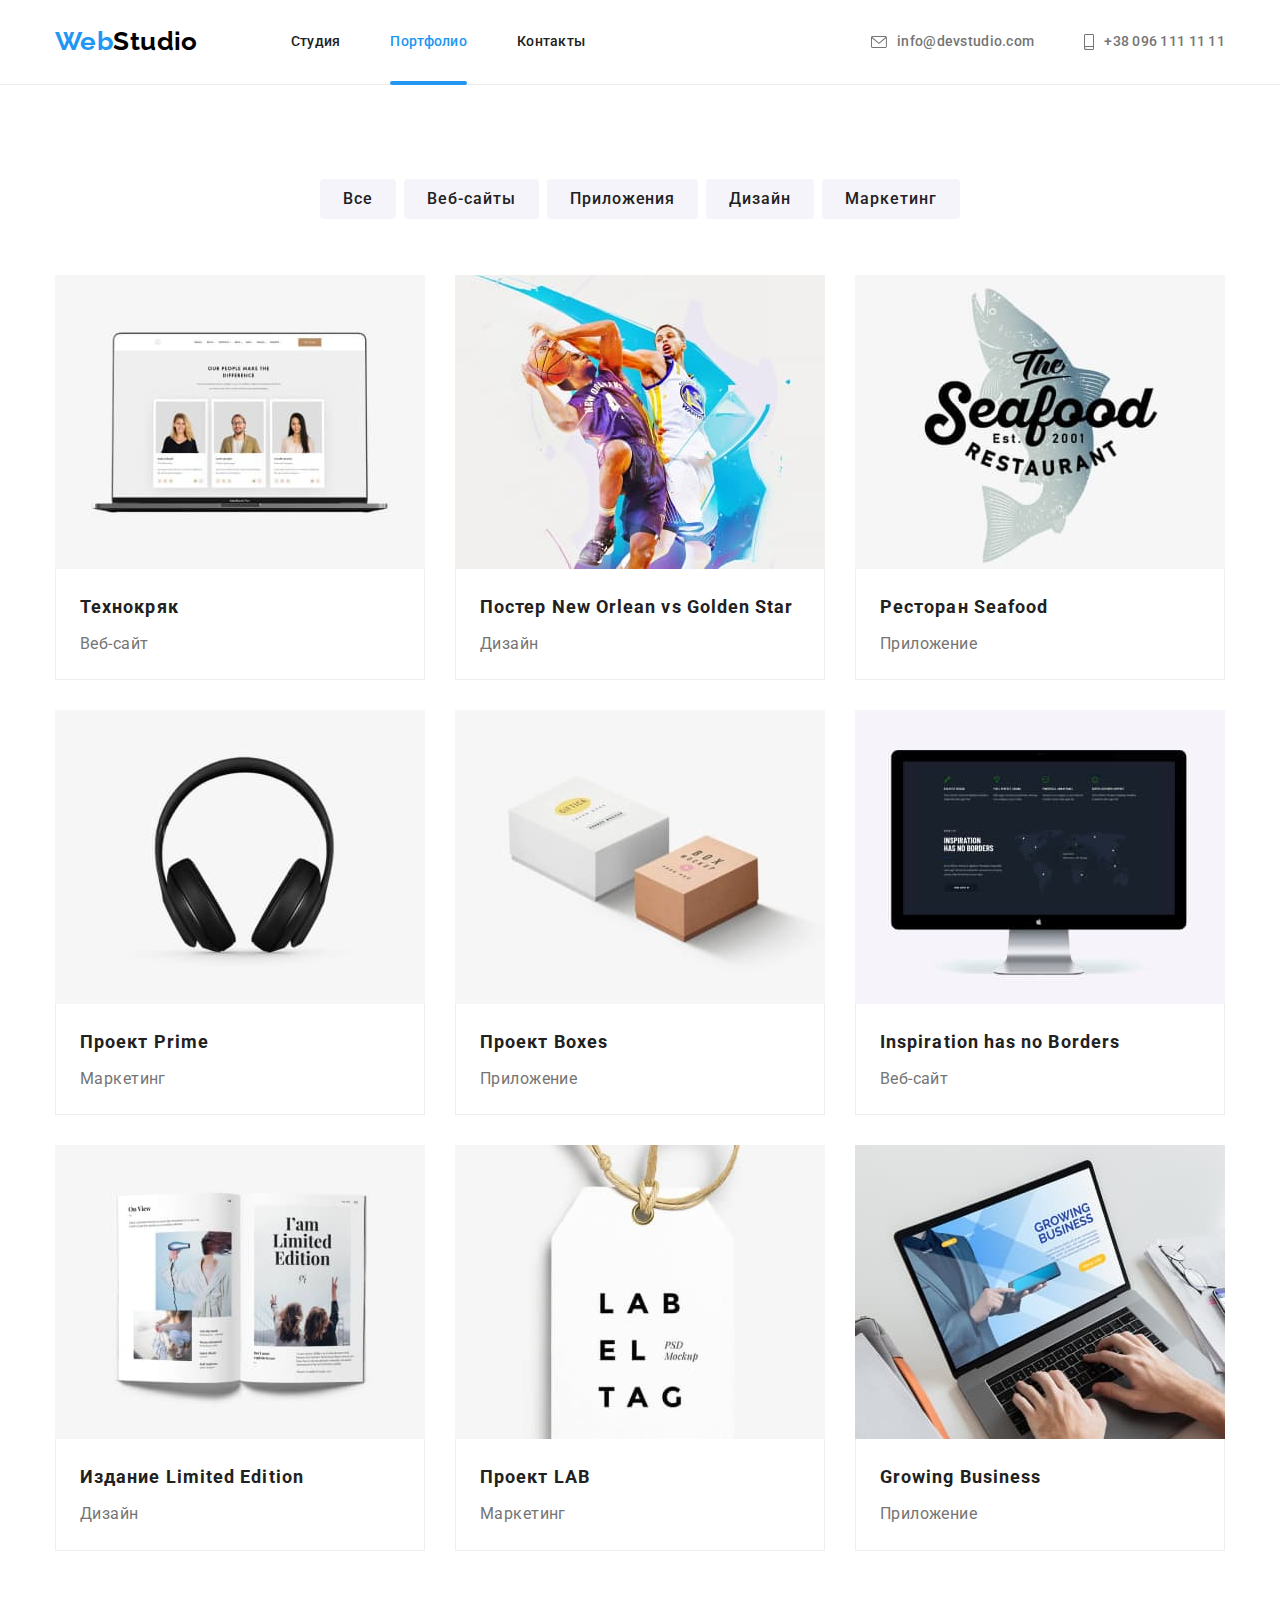
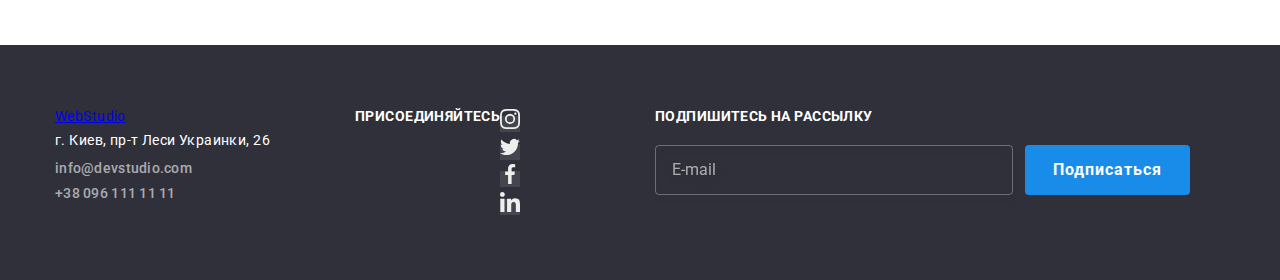
==== portfolio.html @ 54d352a2 "1" ====
<!DOCTYPE html>
<html lang="en">
<head>
    <meta charset="UTF-8">
    <meta http-equiv="X-UA-Compatible" content="IE=edge">
    <meta name="viewport" content="width=device-width, initial-scale=1.0">
    <title>Портфолио</title>
    <link rel="preconnect" href="https://fonts.googleapis.com">
    <link rel="preconnect" href="https://fonts.gstatic.com" crossorigin>
    <link href="https://fonts.googleapis.com/css2?family=Raleway:wght@700&family=Roboto:wght@400;500;700;900&display=swap"
        rel="stylesheet">
        <link rel="stylesheet" href="./css/normalize.css">
    <link rel="stylesheet" href="./css/styles.css">
    <link rel="stylesheet" href="./css/main.min.css">
</head>
<body>
    <header class="header">
        <div class="container header-nav">
            <nav class="site-nav">
                <a href="./index.html" class="logo"><span class="logo__accent">Web</span>Studio</a>
                <ul class="site-nav__list list">
                    <li class="site-nav__item"><a href="./index.html" class="site-nav__link header-link link">Студия</a></li>
                    <li class="site-nav__item"><a href="./portfolio.html" class="site-nav__link header-link link current">Портфолио</a></li>
                    <li class="site-nav__item"><a href="" class="site-nav__link header-link link">Контакты</a></li>
                </ul>
            </nav>
            <ul class="site-nav-contacts list">
                <li class="site-nav-contacts__item">
                    <a href="mailto:info@devstudio.com" class="mail header__mail link">
                        <svg class="envelope-icon" width="16" height="12">
                            <use href="./images/icons.svg#icon-envelope"></use>
                        </svg>
                        <span>info@devstudio.com</span>
                    </a>
                </li>
                <li class="site-nav-contacts__item">
                    <a href="tel:+380961111111" class="tel header__tel link">
                        <svg class="smartphone-icon" width="10" height="20">
                            <use href="./images/icons.svg#icon-smartphone"></use>
                        </svg>
                        <span>+38 096 111 11 11</span>
                    </a>
                </li>
            </ul>
        </div>
    </header>
    <main>
        <div class="container">
            <section class="filter section list">
                <h1 class="filter__title visually-hidden">Портфолио</h1>
                <ul class="filter__list list">
                    <li class="filter__item"><button type="button" class="button button__secondary">Все</button></li>
                    <li class="filter__item"><button type="button" class="button button__secondary">Веб-сайты</button></li>
                    <li class="filter__item"><button type="button" class="button button__secondary">Приложения</button></li>
                    <li class="filter__item"><button type="button" class="button button__secondary">Дизайн</button></li>
                    <li class="filter__item"><button type="button" class="button button__secondary">Маркетинг</button></li>
                </ul>
            
                <ul class="portfolio list">
                    <li class="portfolio__item">
                        <a class="portfolio__link link" href="">
                            <div class="portfolio__image">
                                <img src="./images/portfolio_1.jpg" width="370" height="294" alt="Веб-сайт">
                                <p class="portfolio__image-text">Технокряк это современная площадка распространения коронавируса. Компании используют
                                    эту платформу для цифрового
                                    шпионажа и атак на защищённые сервера конкурентов.</p>
                            </div>
                            <div class="portfolio__content">
                                <h2 class="portfolio__title">Технокряк</h2>
                                <p class="portfolio__text">Веб-сайт</p>
                            </div>
                        </a>
                    </li>
                    <li class="portfolio__item">
                        <a class="portfolio__link link" href="">
                            <div class="portfolio__image">
                                <img src="./images/portfolio_2.jpg" width="370" height="294" alt="Дизайн">
                                <p class="portfolio__image-text">Технокряк это современная площадка распространения коронавируса. Компании
                                    используют эту платформу для цифрового
                                    шпионажа и атак на защищённые сервера конкурентов.</p>
                            </div>
                            <div class="portfolio__content">
                                <h2 class="portfolio__title">Постер New Orlean vs Golden Star</h2>
                                <p class="portfolio__text">Дизайн</p>
                            </div>
                        </a>
                    </li>
                    <li class="portfolio__item">
                        <a class="portfolio__link link" href="">
                            <div class="portfolio__image">
                                <img src="./images/portfolio_3.jpg" width="370" height="294" alt="Приложение">
                                <p class="portfolio__image-text">Технокряк это современная площадка распространения коронавируса. Компании
                                    используют эту платформу для цифрового
                                    шпионажа и атак на защищённые сервера конкурентов.</p>
                            </div>
                            <div class="portfolio__content">
                                <h2 class="portfolio__title">Ресторан Seafood</h2>
                                <p class="portfolio__text">Приложение</p>
                            </div>
                        </a>
                    </li>
                    <li class="portfolio__item">
                        <a class="portfolio__link link" href="">
                            <div class="portfolio__image">
                                <img src="./images/portfolio_4.jpg" width="370" height="294" alt="Маркетинг">
                                <p class="portfolio__image-text">Технокряк это современная площадка распространения коронавируса. Компании
                                    используют эту платформу для цифрового
                                    шпионажа и атак на защищённые сервера конкурентов.</p>
                            </div>
                            <div class="portfolio__content">
                                <h2 class="portfolio__title">Проект Prime</h2>
                                <p class="portfolio__text">Маркетинг</p>
                            </div>
                        </a>
                    </li>
                    <li class="portfolio__item">
                        <a class="portfolio__link link" href="">
                            <div class="portfolio__image">
                                <img src="./images/portfolio_5.jpg" width="370" height="294" alt="Приложение">
                                <p class="portfolio__image-text">Технокряк это современная площадка распространения коронавируса. Компании
                                    используют эту платформу для цифрового
                                    шпионажа и атак на защищённые сервера конкурентов.</p>
                            </div>
                            <div class="portfolio__content">
                                <h2 class="portfolio__title">Проект Boxes</h2>
                                <p class="portfolio__text">Приложение</p>
                            </div>
                        </a>
                    </li>
                    <li class="portfolio__item">
                        <a class="portfolio__link link" href="">
                            <div class="portfolio__image">
                                <img src="./images/portfolio_6.jpg" width="370" height="294" alt="Веб-сайт">
                                <p class="portfolio__image-text">Технокряк это современная площадка распространения коронавируса. Компании
                                    используют эту платформу для цифрового
                                    шпионажа и атак на защищённые сервера конкурентов.</p>
                            </div>
                            <div class="portfolio__content">
                                <h2 class="portfolio__title">Inspiration has no Borders</h2>
                                <p class="portfolio__text">Веб-сайт</p>
                            </div>
                        </a>
                    </li>
                    <li class="portfolio__item">
                        <a class="portfolio__link link" href="">
                            <div class="portfolio__image">
                                <img src="./images/portfolio_7.jpg" width="370" height="294" alt="Дизайн">
                                <p class="portfolio__image-text">Технокряк это современная площадка распространения коронавируса. Компании
                                    используют эту платформу для цифрового
                                    шпионажа и атак на защищённые сервера конкурентов.</p>
                            </div>
                            <div class="portfolio__content">
                                <h2 class="portfolio__title">Издание Limited Edition</h2>
                                <p class="portfolio__text">Дизайн</p>
                            </div>
                        </a>
                    </li>
                    <li class="portfolio__item">
                        <a class="portfolio__link link" href="">
                            <div class="portfolio__image">
                                <img src="./images/portfolio_8.jpg" width="370" height="294" alt="Маркетинг">
                                <p class="portfolio__image-text">Технокряк это современная площадка распространения коронавируса. Компании
                                    используют эту платформу для цифрового
                                    шпионажа и атак на защищённые сервера конкурентов.</p>
                            </div>
                            <div class="portfolio__content">
                                <h2 class="portfolio__title">Проект LAB</h2>
                                <p class="portfolio__text">Маркетинг</p>
                            </div>
                        </a>
                    </li>
                    <li class="portfolio__item">
                       <a class="portfolio__link link" href="">
                            <div class="portfolio__image">
                                <img src="./images/portfolio_9.jpg" width="370" height="294" alt="Приложение">
                                <p class="portfolio__image-text">Технокряк это современная площадка распространения коронавируса. Компании
                                используют эту платформу для цифрового
                                шпионажа и атак на защищённые сервера конкурентов.</p>
                            </div>
                            <div class="portfolio__content">
                                <h2 class="portfolio__title">Growing Business</h2>
                                <p class="portfolio__text">Приложение</p>
                            </div>
                       </a>
                    </li>
                </ul>
            </section>

        </div>
    </main>

    <footer class="footer ">
        <div class="container foot-container footer-flex">

            <div class="footer-address">

         <div class="footer-contacts">
             <ul class="footer-contacts-list list">
         <li class="footer-contacts-item">
              <a lang="en" href="./index.html" class="logo1"><span class="web-logo">Web</span>Studio</a>
         </li>
         <li class="footer-contacts-item">
        <address class="address">
            <p>г. Киев, пр-т Леси Украинки, 26</p>
            <a href="mailto:info@devstudio.com" class="mail mail-footer">info@devstudio.com</a>
            <a href="tel:+380961111111" class="tel tel-footer">+38 096 111 11 11</a>
        </address>
            </li>
        </ul>
        </div>

        <div class="social-links-footer">
         <p class="social-links-footer-title">Присоединяйтесь</p>
                <ul class="social-links-group">
                    <li class="social-link-group-item list">
                        <a href="" class="social-link-item social-link-item-footer">
                            <svg class="social-link social-link-footer" width="20" height="20">
                                <use href="./img/icons.svg#icon-instagram"></use>
                            </svg>
                        </a>
                    </li>
                    <li class="social-link-group-item list">
                        <a href="" class="social-link-item social-link-item-footer">
                            <svg class="social-link social-link-footer" width="20" height="20">
                                <use href="./img/icons.svg#icon-twitter"></use>
                            </svg>
                        </a>
                    </li>
                    <li class="social-link-group-item list">
                        <a href="" class="social-link-item social-link-item-footer">
                            <svg class="social-link social-link-footer" width="20" height="20">
                                <use href="./img/icons.svg#icon-facebook"></use>
                            </svg>
                        </a>
                    </li>
                    <li class="social-link-group-item list">
                        <a href="" class="social-link-item social-link-item-footer">
                            <svg class="social-link social-link-footer" width="20" height="20">
                                <use href="./img/icons.svg#icon-linkedin"></use>
                            </svg>
                        </a>
                    </li>
               </ul>
          </div>
          </div>

    <div class="footer-contacts-form">
        <p class="footer-contacts-form-title">Подпишитесь на рассылку</p>
        <form class="footer-contacts-form-field">
            <input class="footer-contacts-form-input" type="email" name="user-email" placeholder="E-mail">
            
                <button type="submit" class="footer-button button hero-button">
                    <svg class="footer-button-icon" width="24" height="24">
                    <use href="./img/icons.svg#icon-icon-send"></use>
                </svg>Подписаться</button>
        </form>
    </div>
        </div>
    </footer>

</body>
</html>
---- css/styles.css ----
/* цвет основного текста - #757575 */
/* Вторичный цвет текста - #212121 */
/* основной цвет фона - #FFFFFF */
/* вторичный цвет фона - #F5F4FA */
/* цвет фона footer - #2F303A */
/* акцент - #2196F3 */

/* common */

/* components */

/* Logo */

/* header */

/* Site-nav */

/* site-nav-contacts */

/* hero */

/* features */

/* work */

/* team */

/* social links */

/* clients */

/* button */

/* footer */

/* address */

/* social links footer */

/* footer contacts form */

/* modal */

/* modal-form */

/* portfolio page */

/* filter */

/* portfolio section*/
---- css/main.min.css ----
:root{--logo-color: #000000;--primary-text-color: #757575;--secondary-text-color: #212121;--main-bg-color: #ffffff;--secondary-bg-color: #f5f4fa;--footer-bg-color: #2f303a;--accent-color: #2196f3;--btn-primary-hover: #188ce8;--portfolio-border: #eeeeee;--header-border: #ececec;--bg-image-color: #c4c4c4;--social-link-item-color: #afb1b8}.visually-hidden{position:absolute !important;clip:rect(1px 1px 1px 1px);clip:rect(1px, 1px, 1px, 1px);padding:0 !important;border:0 !important;height:1px !important;width:1px !important;overflow:hidden}body{background-color:var(--main-bg-color);color:var(--primary-text-color);font-family:'Roboto', sans-serif;font-size:14px;line-height:1.7;letter-spacing:0.03em}h1,h2,h3,h4,h5,h6,p,ul,ol{padding:0;margin:0}img{display:block;width:100%}.link{text-decoration:none}.list{list-style:none}.container{margin-left:auto;margin-right:auto;width:1200px;padding-left:15px;padding-right:15px}.section{padding-top:94px;padding-bottom:94px}.social-links{display:flex;justify-content:space-between}.social-links__link{border-radius:50%;height:44px;width:44px;display:flex;justify-content:center;align-items:center;fill:var(--social-link-item-color);transition:background-color 250ms cubic-bezier(0.4, 0, 0.2, 1),fill 250ms cubic-bezier(0.4, 0, 0.2, 1)}.social-links__link:hover,.social-links__link:focus{background-color:var(--accent-color);fill:#ffffff}.button{border-radius:4px;display:inline-block;padding:10px 32px;font-weight:700;font-size:16px;line-height:1.9;text-align:center;letter-spacing:0.06em;cursor:pointer;color:var(--main-bg-color);text-decoration:none;border-style:none}.button_primary{box-shadow:0px 4px 4px rgba(0,0,0,0.15);color:var(--main-bg-color);background-color:var(--accent-color);transition:background-color 250ms cubic-bezier(0.4, 0, 0.2, 1),color 250ms cubic-bezier(0.4, 0, 0.2, 1)}.button_primary:hover,.button_primary:focus{color:var(--main-bg-color);background-color:var(--btn-primary-hover)}.button__secondary{padding:6px 22px;font-weight:500;font-size:16px;line-height:1.6;text-align:center;border:1px solid transparent;color:var(--secondary-text-color);background-color:var(--secondary-bg-color);transition:background-color 250ms cubic-bezier(0.4, 0, 0.2, 1),box-shadow 250ms cubic-bezier(0.4, 0, 0.2, 1),color 250ms cubic-bezier(0.4, 0, 0.2, 1)}.button__secondary:hover,.button__secondary:focus{box-shadow:0px 4px 4px rgba(0,0,0,0.15);color:var(--main-bg-color);background-color:var(--accent-color)}.backdrop{position:fixed;top:0;left:0;right:0;bottom:0;z-index:100;background-color:rgba(0,0,0,0.2);transition:opacity 250ms cubic-bezier(0.4, 0, 0.2, 1),visibility 250ms cubic-bezier(0.4, 0, 0.2, 1)}.backdrop.is-hidden{opacity:0;visibility:hidden;pointer-events:none}.modal{position:absolute;top:50%;left:50%;transform:translate(-50%, -50%);max-width:528px;max-height:581px;padding:40px;background-color:var(--main-bg-color);box-shadow:0px 1px 3px rgba(0,0,0,0.12),0px 1px 1px rgba(0,0,0,0.14),0px 2px 1px rgba(0,0,0,0.2);border-radius:4px}.close-button{position:absolute;top:8px;right:8px;width:30px;height:30px;background:var(--main-bg-color);border-radius:50%;border:1px solid rgba(0,0,0,0.1);background-color:transparent;padding:0;cursor:pointer;transition:border-color 250ms cubic-bezier(0.4, 0, 0.2, 1),fill 250ms cubic-bezier(0.4, 0, 0.2, 1)}.close-button:hover,.close-button:focus{border-color:var(--accent-color)}.close-button:hover>.close-btn,.close-button:focus>.close-btn{fill:var(--accent-color)}.modal-form{display:flex;flex-direction:column}.modal-form-head-title{margin-bottom:12px;font-weight:700;font-size:20px;line-height:1.15;text-align:center;letter-spacing:0.03em;color:var(--secondary-text-color)}.modal-form__field{margin-bottom:10px;font-size:12px;line-height:1.16;letter-spacing:0.01em;color:var(--primary-text-color)}.modal-form__input-wraper{position:relative;display:block;margin-top:4px}.modal-form__input{width:448px;height:40px;padding-left:42px;font-size:12px;line-height:1.16;letter-spacing:0.01em;color:var(--primary-text-color);border:1px solid rgba(33,33,33,0.2);border-radius:4px;transition:border-color 250ms cubic-bezier(0.4, 0, 0.2, 1),fill 250ms cubic-bezier(0.4, 0, 0.2, 1)}.modal-form__input:focus{border-color:var(--accent-color);outline:none}.modal-form__icon{position:absolute;display:block;top:50%;left:15px;transform:translateY(-50%)}.modal-form__input:focus+.modal-form__icon{fill:var(--accent-color)}.modal-form__comment{width:100%;height:120px;padding:12px 16px;border:1px solid rgba(33,33,33,0.2);border-radius:4px;resize:none;transition:border-color 250ms cubic-bezier(0.4, 0, 0.2, 1)}.modal-form__comment:focus{border-color:var(--accent-color);outline:none}.modal-form__comment::placeholder{font-size:14px;line-height:1.14;letter-spacing:0.01em;color:rgba(117,117,117,0.5)}.modal-form__policy{display:flex;align-items:center;margin-bottom:30px;line-height:1.71;letter-spacing:0.03em;color:var(--primary-text-color)}.modal-form__policy::before{content:'';display:block;width:16px;height:15px;border-radius:2px;background-color:transparent;border:2px solid var(--secondary-text-color);cursor:pointer;margin-right:7px}.modal-form__checkbox-icon:checked+.modal-form__policy::before{background-image:url(../images/icon-check.svg);background-repeat:no-repeat;background-position:center;background-color:var(--accent-color)}.modal-form__checkbox{position:relative}.modal-form__checkbox-icon{position:absolute;top:0;left:0}.modal-form__button{align-self:center;padding:10px 55px}.modal-form__policy-link{color:var(--accent-color)}.logo{font-family:'Raleway', sans-serif;font-weight:700;font-size:26px;line-height:1.2;color:var(--logo-color);text-decoration:none;margin-right:93px}.logo__accent{color:var(--accent-color)}.footer__logo{font-family:'Raleway', sans-serif;font-weight:700;font-size:26px;line-height:1.2;text-decoration:none;color:var(--main-bg-color);margin-bottom:20px}.header{border-bottom:1px solid var(--header-border)}.header-nav{align-items:center;display:flex}.header-link{position:relative;display:inline-block}.header-link:hover::after,.header-link:focus::after{display:block;content:'';position:absolute;left:0;bottom:-3px;width:100%;height:4px;border-radius:2px;background-color:var(--accent-color)}.site-nav{display:flex;align-items:center;margin-right:auto}.site-nav__list{display:flex}.site-nav__link{padding-top:32px;padding-bottom:32px;font-weight:500;line-height:1.1;letter-spacing:0.02em;text-decoration:none;color:var(--secondary-text-color);transition:color 250ms cubic-bezier(0.4, 0, 0.2, 1)}.site-nav__link:hover,.site-nav__link:focus{color:var(--accent-color);cursor:pointer}.site-nav__item:not(:last-child){margin-right:50px}.current{color:var(--accent-color);position:relative}.current::after{display:block;content:'';position:absolute;left:0;bottom:-3px;width:100%;height:4px;border-radius:2px;background-color:var(--accent-color)}.site-nav-contacts{display:flex;align-items:center}.envelope-icon,.smartphone-icon{margin-right:10px;fill:currentColor}.mail{margin-right:50px;display:flex;align-items:center;font-weight:500;line-height:1.1;letter-spacing:0.02em;text-decoration:none;color:var(--primary-text-color);transition:color 250ms cubic-bezier(0.4, 0, 0.2, 1)}.mail:hover,.mail:focus{color:var(--accent-color);cursor:pointer;fill:var(--accent-color)}.tel{display:flex;align-items:center;font-weight:500;line-height:1.1;letter-spacing:0.02em;text-decoration:none;color:var(--primary-text-color);transition:color 250ms cubic-bezier(0.4, 0, 0.2, 1)}.tel:hover,.tel:focus{color:var(--accent-color);cursor:pointer;fill:var(--accent-color)}.header__mail,.header__tel{padding-top:32px;padding-bottom:32px}.hero{background-image:linear-gradient(to right, rgba(47,48,58,0.4), rgba(47,48,58,0.4)),url(../images/background-image.jpg);background-size:cover;background-color:var(--bg-image-color);max-width:1600px;padding-top:200px;padding-bottom:200px;text-align:center}.hero-section{max-width:700px;margin:0 auto}.hero__title{font-weight:900;font-size:44px;line-height:1.4;text-align:center;letter-spacing:0.06em;text-transform:uppercase;color:var(--main-bg-color)}.hero__button{margin-top:30px}.title{font-weight:700;font-size:36px;line-height:1.16;text-align:center;color:var(--secondary-text-color)}.feature_section{padding-top:94px;padding-bottom:47px}.feature__list-title{font-weight:700;line-height:1.1;font-size:14px;text-transform:uppercase;color:var(--secondary-text-color)}.feature__list{display:flex;margin-right:-30px;margin-bottom:-30px}.feature__item{flex-basis:calc((100% - 120px) / 4);margin-right:30px;margin-bottom:30px}.feature__list-text{margin-top:10px}.feature__item-block{background-color:#f5f4fa;border-radius:4px;margin-bottom:30px;display:flex;justify-content:center;align-items:center;height:120px}.work__list{display:flex;margin-right:-30px;margin-bottom:-30px}.title{font-weight:700;font-size:36px;line-height:1.16;text-align:center;color:var(--secondary-text-color)}.work__item{flex-basis:calc((100% - 90px) / 3);margin-right:30px;margin-bottom:30px;margin-top:50px}.work_section{padding-top:47px;padding-bottom:94px}.work__item-card{position:relative}.work__block{position:absolute;bottom:0;right:0;width:370px;height:70px;background-color:rgba(47,48,58,0.8)}.work__text{padding-top:27px;padding-bottom:27px;font-weight:700;line-height:1.14;text-align:center;letter-spacing:0.03em;text-transform:uppercase;color:var(--main-bg-color)}.team{background-color:var(--secondary-bg-color)}.team__list{display:flex;margin-right:-30px;margin-bottom:-30px}.title{font-weight:700;font-size:36px;line-height:1.16;text-align:center;color:var(--secondary-text-color)}.team__title{margin-bottom:50px}.team__item{background-color:var(--main-bg-color);box-shadow:0px 1px 3px rgba(0,0,0,0.12),0px 1px 1px rgba(0,0,0,0.14),0px 2px 1px rgba(0,0,0,0.2);border-radius:0px 0px 4px 4px;flex-basis:calc((100% - 120px) / 4);text-align:center;margin-right:30px;margin-bottom:30px}.card{padding:30px}.card__title{font-weight:500;font-size:16px;line-height:1.2;text-align:center;color:var(--secondary-text-color);margin-bottom:10px}.card__text{font-size:16px;line-height:1.2;text-align:center;margin-bottom:16px}.clients__title{margin-bottom:50px}.title{font-weight:700;font-size:36px;line-height:1.16;text-align:center;color:var(--secondary-text-color)}.clients__list{display:flex;justify-content:space-between}.clients__item{display:flex}.clients__link{display:flex;justify-content:center;align-items:center;width:170px;height:92px;border:1px solid var(--social-link-item-color);border-radius:4px;fill:var(--social-link-item-color);transition:border 250ms cubic-bezier(0.4, 0, 0.2, 1),fill 250ms cubic-bezier(0.4, 0, 0.2, 1)}.clients__link:hover,.clients__link:focus{border:1px solid var(--accent-color);fill:var(--accent-color)}.footer{background-color:var(--footer-bg-color);padding-bottom:60px;padding-top:60px}.footer-contacts{display:flex;flex-basis:calc((100% - 30px) / 2)}.address{font-style:normal;color:var(--main-bg-color);display:flex;flex-direction:column}.address p{margin-bottom:9px}.address .mail{margin-bottom:9px;color:rgba(255,255,255,0.6);transition:background-color 250ms cubic-bezier(0.4, 0, 0.2, 1),color 250ms cubic-bezier(0.4, 0, 0.2, 1)}.address .tel{margin-bottom:9px;color:rgba(255,255,255,0.6);transition:background-color 250ms cubic-bezier(0.4, 0, 0.2, 1),color 250ms cubic-bezier(0.4, 0, 0.2, 1)}.address .tel:hover,.address .mail:hover,.address .tel:focus,.address .mail:focus{color:#2196f3;cursor:pointer}.footer-contacts-link{line-height:1.7;color:rgba(255,255,255,0.6);text-decoration:none;text-align:left;transition:background-color 250ms cubic-bezier(0.4, 0, 0.2, 1),color 250ms cubic-bezier(0.4, 0, 0.2, 1)}.footer-contacts-link:hover,.footer-contacts-link:focus{color:#2196f3;cursor:pointer}.social-links-footer{flex-basis:calc((100% - 30px) / 2);display:flex;flex-wrap:wrap}.social-links-footer-title{font-weight:700;font-size:14px;line-height:1.14;text-transform:uppercase;color:#ffffff;margin-bottom:20px}.footer-flex{display:flex;justify-content:space-between;align-items:baseline}.footer-address{flex-basis:calc((100% - 30px) / 2);display:flex;justify-content:space-between;align-items:baseline}.social-link-group-item:not(:last-child){margin-right:10px}.social-link-item-footer{background-color:rgba(255,255,255,0.1);fill:#eeeeee}.footer-contacts-button{position:relative;display:inline-block}.footer-button{padding-left:29px;padding-right:62px}.footer-contacts-form{flex-basis:calc((100% - 30px) / 2)}.footer-contacts-form-title{font-weight:700;font-size:14px;line-height:1.14;text-transform:uppercase;color:#ffffff;margin-bottom:20px}.footer-contacts-form-field{display:flex;align-items:center}.footer-contacts-form-input{width:358px;height:50px;padding-left:16px;padding-top:15px;padding-bottom:15px;margin-right:12px;border:1px solid rgba(255,255,255,0.3);filter:drop-shadow(0px 4px 4px rgba(0,0,0,0.15));border-radius:4px;background-color:transparent;color:rgba(255,255,255,0.6);font-size:16px;line-height:1.25}.footer-contacts-form-input::placeholder{color:rgba(255,255,255,0.6)}.footer-contacts-button{position:relative;display:inline-block}.footer-button-icon{position:absolute;bottom:50%;right:28px;transform:translateY(50%)}.button.footer-button{display:inline-flex;align-items:center;padding:10px 28px;margin-top:0;background-color:#188ce8}.filter__title{font-weight:700;font-size:36px;line-height:1.16;text-align:center;color:var(--secondary-text-color)}.filter__list{display:flex;justify-content:center;margin-bottom:56px}.filter__item:not(:last-child){margin-right:8px}.portfolio__title{font-weight:700;font-size:18px;line-height:2;letter-spacing:0.06em;margin-bottom:4px;color:var(--secondary-text-color)}.portfolio{display:flex;flex-wrap:wrap;margin-right:-30px;margin-bottom:-30px}.portfolio__item{background-color:var(--main-bg-color);flex-basis:calc((100% - 90px) / 3);margin-right:30px;margin-bottom:30px;transition:box-shadow 250ms cubic-bezier(0.4, 0, 0.2, 1)}.portfolio__item:hover,.portfolio__item:focus{box-shadow:0px 1px 1px rgba(0,0,0,0.12),0px 4px 4px rgba(0,0,0,0.06),1px 4px 6px rgba(0,0,0,0.16)}.portfolio__content{padding:20px 24px;border:1px solid var(--portfolio-border);border-top:none}.portfolio__text{font-size:16px;line-height:1.9}.portfolio__image{position:relative;overflow:hidden}.portfolio__image-text{position:absolute;top:0;left:0;padding:63px 24px;width:100%;height:100%;background-color:rgba(33,150,243,0.9);font-size:18px;line-height:1.55;letter-spacing:0.03em;color:var(--main-bg-color);transform:translateY(100%);transition:transform 250ms cubic-bezier(0.4, 0, 0.2, 1)}.portfolio__link:hover .portfolio__image-text,.portfolio__link:focus .portfolio__image-text{transform:translateY(0)}.portfolio__link{color:var(--primary-text-color)}
/*# sourceMappingURL=main.min.css.map */
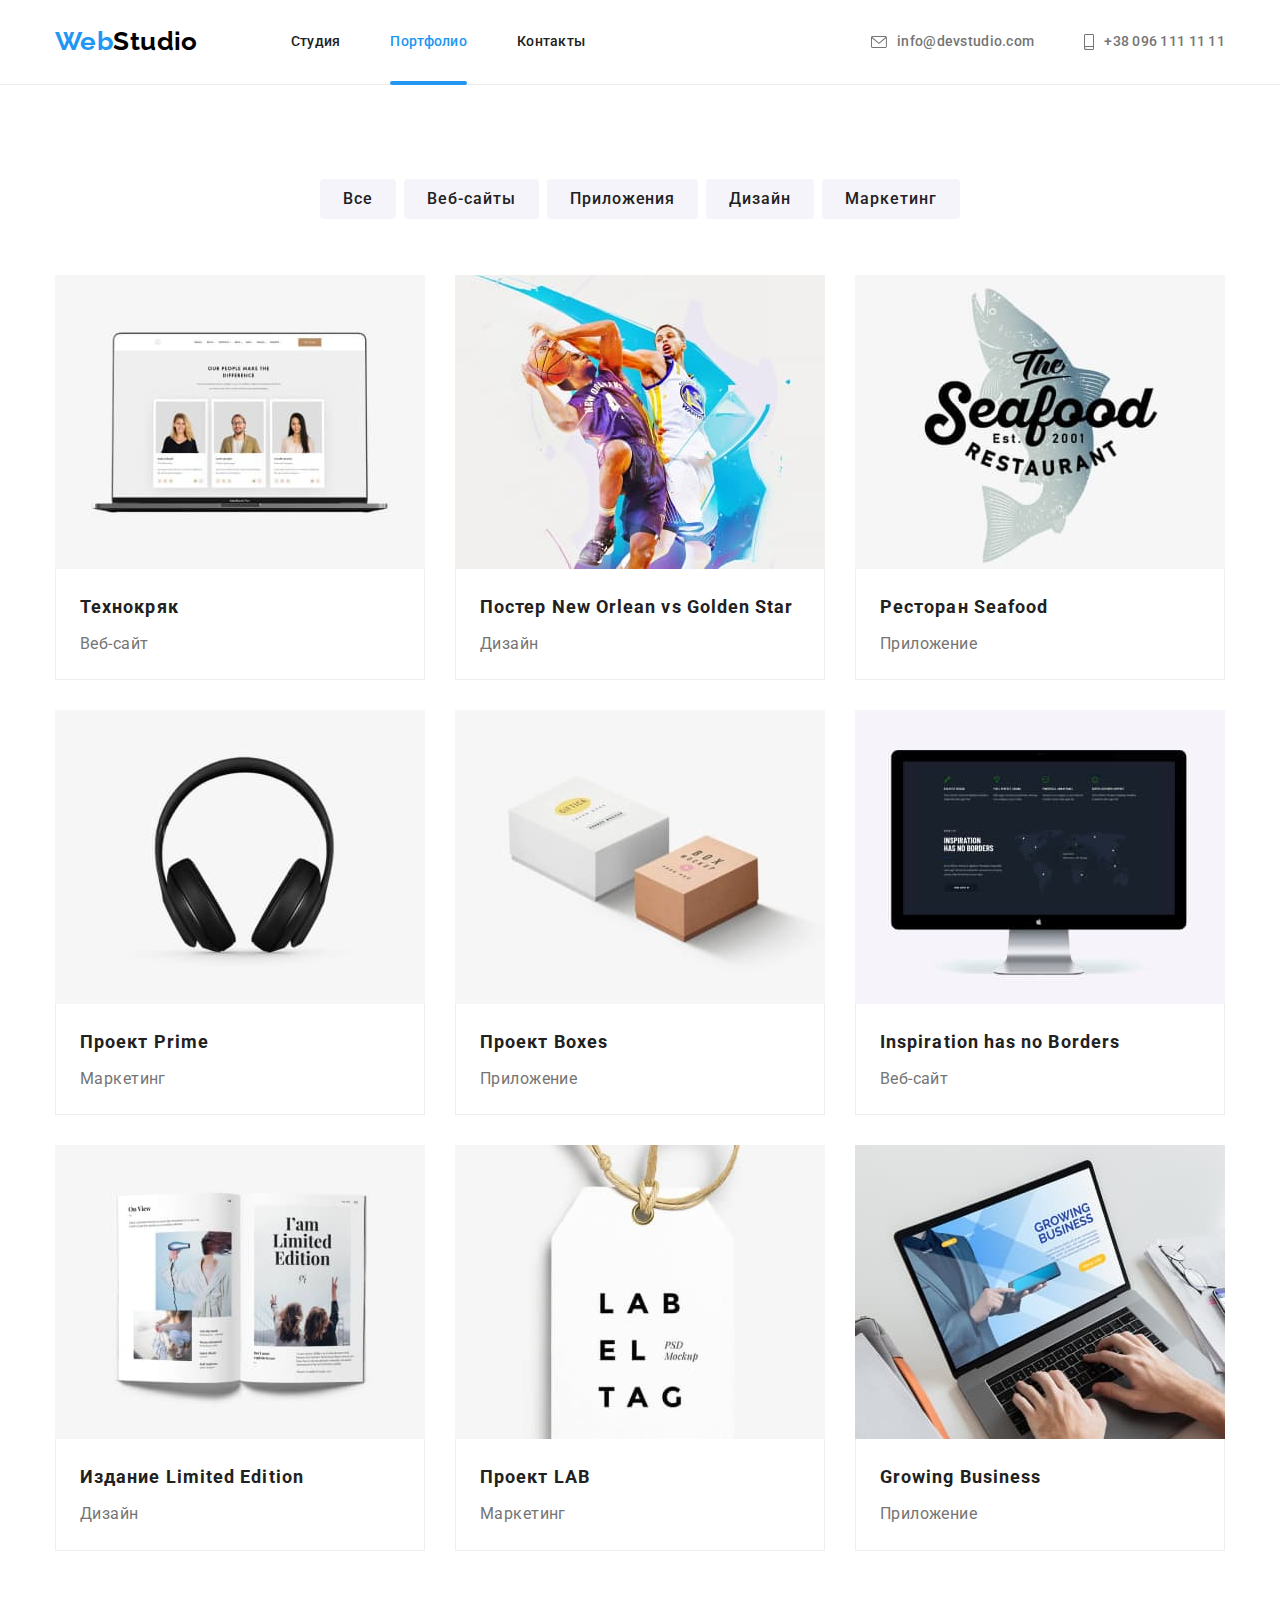
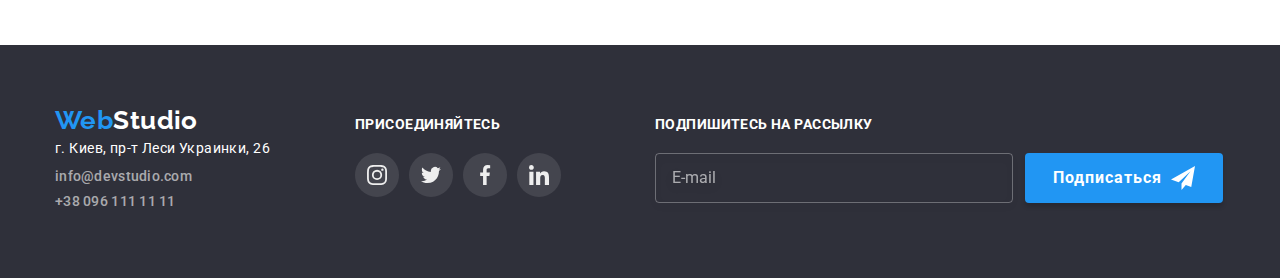
==== commit 70676a23: "1" ====
--- a/portfolio.html
+++ b/portfolio.html
@@ -197,7 +197,7 @@
          <div class="footer-contacts">
              <ul class="footer-contacts-list list">
          <li class="footer-contacts-item">
-              <a lang="en" href="./index.html" class="logo1"><span class="web-logo">Web</span>Studio</a>
+              <a lang="en" href="./index.html" class=" footer__logo"><span class="logo__accent">Web</span>Studio</a>
          </li>
          <li class="footer-contacts-item">
         <address class="address">
@@ -211,32 +211,32 @@
 
         <div class="social-links-footer">
          <p class="social-links-footer-title">Присоединяйтесь</p>
-                <ul class="social-links-group">
-                    <li class="social-link-group-item list">
-                        <a href="" class="social-link-item social-link-item-footer">
+                <ul class="social-links social-links-group">
+                    <li class="social-link-group-item list">
+                        <a href="" class="social-links__link social-link-item social-link-item-footer">
                             <svg class="social-link social-link-footer" width="20" height="20">
                                 <use href="./img/icons.svg#icon-instagram"></use>
                             </svg>
                         </a>
                     </li>
                     <li class="social-link-group-item list">
-                        <a href="" class="social-link-item social-link-item-footer">
+                        <a href="" class=" social-links__link social-link-item social-link-item-footer">
+                            <svg class=" social-link social-link-footer" width="20" height="20">
+                                <use href="./images/icons.svg#icon-twitter"></use>
+                            </svg>
+                        </a>
+                    </li>
+                    <li class="social-link-group-item list">
+                        <a href="" class=" social-links__link social-link-item social-link-item-footer">
                             <svg class="social-link social-link-footer" width="20" height="20">
-                                <use href="./img/icons.svg#icon-twitter"></use>
-                            </svg>
-                        </a>
-                    </li>
-                    <li class="social-link-group-item list">
-                        <a href="" class="social-link-item social-link-item-footer">
+                                <use href="./images/icons.svg#icon-facebook"></use>
+                            </svg>
+                        </a>
+                    </li>
+                    <li class="social-link-group-item list">
+                        <a href="" class="social-links__link social-link-item social-link-item-footer">
                             <svg class="social-link social-link-footer" width="20" height="20">
-                                <use href="./img/icons.svg#icon-facebook"></use>
-                            </svg>
-                        </a>
-                    </li>
-                    <li class="social-link-group-item list">
-                        <a href="" class="social-link-item social-link-item-footer">
-                            <svg class="social-link social-link-footer" width="20" height="20">
-                                <use href="./img/icons.svg#icon-linkedin"></use>
+                                <use href="./images/icons.svg#icon-linkedin"></use>
                             </svg>
                         </a>
                     </li>
@@ -247,12 +247,14 @@
     <div class="footer-contacts-form">
         <p class="footer-contacts-form-title">Подпишитесь на рассылку</p>
         <form class="footer-contacts-form-field">
-            <input class="footer-contacts-form-input" type="email" name="user-email" placeholder="E-mail">
+            <input class="footer-contacts-form__input" type="email" name="user-email" placeholder="E-mail">
             
-                <button type="submit" class="footer-button button hero-button">
-                    <svg class="footer-button-icon" width="24" height="24">
-                    <use href="./img/icons.svg#icon-icon-send"></use>
-                </svg>Подписаться</button>
+                <button type="submit" class="button footer-contacts-form__button button_primary">Подписаться
+                <svg class="footer-button__icon" width="24" height="24">
+                    <use href="./images/icons.svg#icon-icon-send"></use>
+                </svg>
+            </button>
+         
         </form>
     </div>
         </div>
--- a/css/main.min.css
+++ b/css/main.min.css
@@ -1,2 +1,2 @@
-:root{--logo-color: #000000;--primary-text-color: #757575;--secondary-text-color: #212121;--main-bg-color: #ffffff;--secondary-bg-color: #f5f4fa;--footer-bg-color: #2f303a;--accent-color: #2196f3;--btn-primary-hover: #188ce8;--portfolio-border: #eeeeee;--header-border: #ececec;--bg-image-color: #c4c4c4;--social-link-item-color: #afb1b8}.visually-hidden{position:absolute !important;clip:rect(1px 1px 1px 1px);clip:rect(1px, 1px, 1px, 1px);padding:0 !important;border:0 !important;height:1px !important;width:1px !important;overflow:hidden}body{background-color:var(--main-bg-color);color:var(--primary-text-color);font-family:'Roboto', sans-serif;font-size:14px;line-height:1.7;letter-spacing:0.03em}h1,h2,h3,h4,h5,h6,p,ul,ol{padding:0;margin:0}img{display:block;width:100%}.link{text-decoration:none}.list{list-style:none}.container{margin-left:auto;margin-right:auto;width:1200px;padding-left:15px;padding-right:15px}.section{padding-top:94px;padding-bottom:94px}.social-links{display:flex;justify-content:space-between}.social-links__link{border-radius:50%;height:44px;width:44px;display:flex;justify-content:center;align-items:center;fill:var(--social-link-item-color);transition:background-color 250ms cubic-bezier(0.4, 0, 0.2, 1),fill 250ms cubic-bezier(0.4, 0, 0.2, 1)}.social-links__link:hover,.social-links__link:focus{background-color:var(--accent-color);fill:#ffffff}.button{border-radius:4px;display:inline-block;padding:10px 32px;font-weight:700;font-size:16px;line-height:1.9;text-align:center;letter-spacing:0.06em;cursor:pointer;color:var(--main-bg-color);text-decoration:none;border-style:none}.button_primary{box-shadow:0px 4px 4px rgba(0,0,0,0.15);color:var(--main-bg-color);background-color:var(--accent-color);transition:background-color 250ms cubic-bezier(0.4, 0, 0.2, 1),color 250ms cubic-bezier(0.4, 0, 0.2, 1)}.button_primary:hover,.button_primary:focus{color:var(--main-bg-color);background-color:var(--btn-primary-hover)}.button__secondary{padding:6px 22px;font-weight:500;font-size:16px;line-height:1.6;text-align:center;border:1px solid transparent;color:var(--secondary-text-color);background-color:var(--secondary-bg-color);transition:background-color 250ms cubic-bezier(0.4, 0, 0.2, 1),box-shadow 250ms cubic-bezier(0.4, 0, 0.2, 1),color 250ms cubic-bezier(0.4, 0, 0.2, 1)}.button__secondary:hover,.button__secondary:focus{box-shadow:0px 4px 4px rgba(0,0,0,0.15);color:var(--main-bg-color);background-color:var(--accent-color)}.backdrop{position:fixed;top:0;left:0;right:0;bottom:0;z-index:100;background-color:rgba(0,0,0,0.2);transition:opacity 250ms cubic-bezier(0.4, 0, 0.2, 1),visibility 250ms cubic-bezier(0.4, 0, 0.2, 1)}.backdrop.is-hidden{opacity:0;visibility:hidden;pointer-events:none}.modal{position:absolute;top:50%;left:50%;transform:translate(-50%, -50%);max-width:528px;max-height:581px;padding:40px;background-color:var(--main-bg-color);box-shadow:0px 1px 3px rgba(0,0,0,0.12),0px 1px 1px rgba(0,0,0,0.14),0px 2px 1px rgba(0,0,0,0.2);border-radius:4px}.close-button{position:absolute;top:8px;right:8px;width:30px;height:30px;background:var(--main-bg-color);border-radius:50%;border:1px solid rgba(0,0,0,0.1);background-color:transparent;padding:0;cursor:pointer;transition:border-color 250ms cubic-bezier(0.4, 0, 0.2, 1),fill 250ms cubic-bezier(0.4, 0, 0.2, 1)}.close-button:hover,.close-button:focus{border-color:var(--accent-color)}.close-button:hover>.close-btn,.close-button:focus>.close-btn{fill:var(--accent-color)}.modal-form{display:flex;flex-direction:column}.modal-form-head-title{margin-bottom:12px;font-weight:700;font-size:20px;line-height:1.15;text-align:center;letter-spacing:0.03em;color:var(--secondary-text-color)}.modal-form__field{margin-bottom:10px;font-size:12px;line-height:1.16;letter-spacing:0.01em;color:var(--primary-text-color)}.modal-form__input-wraper{position:relative;display:block;margin-top:4px}.modal-form__input{width:448px;height:40px;padding-left:42px;font-size:12px;line-height:1.16;letter-spacing:0.01em;color:var(--primary-text-color);border:1px solid rgba(33,33,33,0.2);border-radius:4px;transition:border-color 250ms cubic-bezier(0.4, 0, 0.2, 1),fill 250ms cubic-bezier(0.4, 0, 0.2, 1)}.modal-form__input:focus{border-color:var(--accent-color);outline:none}.modal-form__icon{position:absolute;display:block;top:50%;left:15px;transform:translateY(-50%)}.modal-form__input:focus+.modal-form__icon{fill:var(--accent-color)}.modal-form__comment{width:100%;height:120px;padding:12px 16px;border:1px solid rgba(33,33,33,0.2);border-radius:4px;resize:none;transition:border-color 250ms cubic-bezier(0.4, 0, 0.2, 1)}.modal-form__comment:focus{border-color:var(--accent-color);outline:none}.modal-form__comment::placeholder{font-size:14px;line-height:1.14;letter-spacing:0.01em;color:rgba(117,117,117,0.5)}.modal-form__policy{display:flex;align-items:center;margin-bottom:30px;line-height:1.71;letter-spacing:0.03em;color:var(--primary-text-color)}.modal-form__policy::before{content:'';display:block;width:16px;height:15px;border-radius:2px;background-color:transparent;border:2px solid var(--secondary-text-color);cursor:pointer;margin-right:7px}.modal-form__checkbox-icon:checked+.modal-form__policy::before{background-image:url(../images/icon-check.svg);background-repeat:no-repeat;background-position:center;background-color:var(--accent-color)}.modal-form__checkbox{position:relative}.modal-form__checkbox-icon{position:absolute;top:0;left:0}.modal-form__button{align-self:center;padding:10px 55px}.modal-form__policy-link{color:var(--accent-color)}.logo{font-family:'Raleway', sans-serif;font-weight:700;font-size:26px;line-height:1.2;color:var(--logo-color);text-decoration:none;margin-right:93px}.logo__accent{color:var(--accent-color)}.footer__logo{font-family:'Raleway', sans-serif;font-weight:700;font-size:26px;line-height:1.2;text-decoration:none;color:var(--main-bg-color);margin-bottom:20px}.header{border-bottom:1px solid var(--header-border)}.header-nav{align-items:center;display:flex}.header-link{position:relative;display:inline-block}.header-link:hover::after,.header-link:focus::after{display:block;content:'';position:absolute;left:0;bottom:-3px;width:100%;height:4px;border-radius:2px;background-color:var(--accent-color)}.site-nav{display:flex;align-items:center;margin-right:auto}.site-nav__list{display:flex}.site-nav__link{padding-top:32px;padding-bottom:32px;font-weight:500;line-height:1.1;letter-spacing:0.02em;text-decoration:none;color:var(--secondary-text-color);transition:color 250ms cubic-bezier(0.4, 0, 0.2, 1)}.site-nav__link:hover,.site-nav__link:focus{color:var(--accent-color);cursor:pointer}.site-nav__item:not(:last-child){margin-right:50px}.current{color:var(--accent-color);position:relative}.current::after{display:block;content:'';position:absolute;left:0;bottom:-3px;width:100%;height:4px;border-radius:2px;background-color:var(--accent-color)}.site-nav-contacts{display:flex;align-items:center}.envelope-icon,.smartphone-icon{margin-right:10px;fill:currentColor}.mail{margin-right:50px;display:flex;align-items:center;font-weight:500;line-height:1.1;letter-spacing:0.02em;text-decoration:none;color:var(--primary-text-color);transition:color 250ms cubic-bezier(0.4, 0, 0.2, 1)}.mail:hover,.mail:focus{color:var(--accent-color);cursor:pointer;fill:var(--accent-color)}.tel{display:flex;align-items:center;font-weight:500;line-height:1.1;letter-spacing:0.02em;text-decoration:none;color:var(--primary-text-color);transition:color 250ms cubic-bezier(0.4, 0, 0.2, 1)}.tel:hover,.tel:focus{color:var(--accent-color);cursor:pointer;fill:var(--accent-color)}.header__mail,.header__tel{padding-top:32px;padding-bottom:32px}.hero{background-image:linear-gradient(to right, rgba(47,48,58,0.4), rgba(47,48,58,0.4)),url(../images/background-image.jpg);background-size:cover;background-color:var(--bg-image-color);max-width:1600px;padding-top:200px;padding-bottom:200px;text-align:center}.hero-section{max-width:700px;margin:0 auto}.hero__title{font-weight:900;font-size:44px;line-height:1.4;text-align:center;letter-spacing:0.06em;text-transform:uppercase;color:var(--main-bg-color)}.hero__button{margin-top:30px}.title{font-weight:700;font-size:36px;line-height:1.16;text-align:center;color:var(--secondary-text-color)}.feature_section{padding-top:94px;padding-bottom:47px}.feature__list-title{font-weight:700;line-height:1.1;font-size:14px;text-transform:uppercase;color:var(--secondary-text-color)}.feature__list{display:flex;margin-right:-30px;margin-bottom:-30px}.feature__item{flex-basis:calc((100% - 120px) / 4);margin-right:30px;margin-bottom:30px}.feature__list-text{margin-top:10px}.feature__item-block{background-color:#f5f4fa;border-radius:4px;margin-bottom:30px;display:flex;justify-content:center;align-items:center;height:120px}.work__list{display:flex;margin-right:-30px;margin-bottom:-30px}.title{font-weight:700;font-size:36px;line-height:1.16;text-align:center;color:var(--secondary-text-color)}.work__item{flex-basis:calc((100% - 90px) / 3);margin-right:30px;margin-bottom:30px;margin-top:50px}.work_section{padding-top:47px;padding-bottom:94px}.work__item-card{position:relative}.work__block{position:absolute;bottom:0;right:0;width:370px;height:70px;background-color:rgba(47,48,58,0.8)}.work__text{padding-top:27px;padding-bottom:27px;font-weight:700;line-height:1.14;text-align:center;letter-spacing:0.03em;text-transform:uppercase;color:var(--main-bg-color)}.team{background-color:var(--secondary-bg-color)}.team__list{display:flex;margin-right:-30px;margin-bottom:-30px}.title{font-weight:700;font-size:36px;line-height:1.16;text-align:center;color:var(--secondary-text-color)}.team__title{margin-bottom:50px}.team__item{background-color:var(--main-bg-color);box-shadow:0px 1px 3px rgba(0,0,0,0.12),0px 1px 1px rgba(0,0,0,0.14),0px 2px 1px rgba(0,0,0,0.2);border-radius:0px 0px 4px 4px;flex-basis:calc((100% - 120px) / 4);text-align:center;margin-right:30px;margin-bottom:30px}.card{padding:30px}.card__title{font-weight:500;font-size:16px;line-height:1.2;text-align:center;color:var(--secondary-text-color);margin-bottom:10px}.card__text{font-size:16px;line-height:1.2;text-align:center;margin-bottom:16px}.clients__title{margin-bottom:50px}.title{font-weight:700;font-size:36px;line-height:1.16;text-align:center;color:var(--secondary-text-color)}.clients__list{display:flex;justify-content:space-between}.clients__item{display:flex}.clients__link{display:flex;justify-content:center;align-items:center;width:170px;height:92px;border:1px solid var(--social-link-item-color);border-radius:4px;fill:var(--social-link-item-color);transition:border 250ms cubic-bezier(0.4, 0, 0.2, 1),fill 250ms cubic-bezier(0.4, 0, 0.2, 1)}.clients__link:hover,.clients__link:focus{border:1px solid var(--accent-color);fill:var(--accent-color)}.footer{background-color:var(--footer-bg-color);padding-bottom:60px;padding-top:60px}.footer-contacts{display:flex;flex-basis:calc((100% - 30px) / 2)}.address{font-style:normal;color:var(--main-bg-color);display:flex;flex-direction:column}.address p{margin-bottom:9px}.address .mail{margin-bottom:9px;color:rgba(255,255,255,0.6);transition:background-color 250ms cubic-bezier(0.4, 0, 0.2, 1),color 250ms cubic-bezier(0.4, 0, 0.2, 1)}.address .tel{margin-bottom:9px;color:rgba(255,255,255,0.6);transition:background-color 250ms cubic-bezier(0.4, 0, 0.2, 1),color 250ms cubic-bezier(0.4, 0, 0.2, 1)}.address .tel:hover,.address .mail:hover,.address .tel:focus,.address .mail:focus{color:#2196f3;cursor:pointer}.footer-contacts-link{line-height:1.7;color:rgba(255,255,255,0.6);text-decoration:none;text-align:left;transition:background-color 250ms cubic-bezier(0.4, 0, 0.2, 1),color 250ms cubic-bezier(0.4, 0, 0.2, 1)}.footer-contacts-link:hover,.footer-contacts-link:focus{color:#2196f3;cursor:pointer}.social-links-footer{flex-basis:calc((100% - 30px) / 2);display:flex;flex-wrap:wrap}.social-links-footer-title{font-weight:700;font-size:14px;line-height:1.14;text-transform:uppercase;color:#ffffff;margin-bottom:20px}.footer-flex{display:flex;justify-content:space-between;align-items:baseline}.footer-address{flex-basis:calc((100% - 30px) / 2);display:flex;justify-content:space-between;align-items:baseline}.social-link-group-item:not(:last-child){margin-right:10px}.social-link-item-footer{background-color:rgba(255,255,255,0.1);fill:#eeeeee}.footer-contacts-button{position:relative;display:inline-block}.footer-button{padding-left:29px;padding-right:62px}.footer-contacts-form{flex-basis:calc((100% - 30px) / 2)}.footer-contacts-form-title{font-weight:700;font-size:14px;line-height:1.14;text-transform:uppercase;color:#ffffff;margin-bottom:20px}.footer-contacts-form-field{display:flex;align-items:center}.footer-contacts-form-input{width:358px;height:50px;padding-left:16px;padding-top:15px;padding-bottom:15px;margin-right:12px;border:1px solid rgba(255,255,255,0.3);filter:drop-shadow(0px 4px 4px rgba(0,0,0,0.15));border-radius:4px;background-color:transparent;color:rgba(255,255,255,0.6);font-size:16px;line-height:1.25}.footer-contacts-form-input::placeholder{color:rgba(255,255,255,0.6)}.footer-contacts-button{position:relative;display:inline-block}.footer-button-icon{position:absolute;bottom:50%;right:28px;transform:translateY(50%)}.button.footer-button{display:inline-flex;align-items:center;padding:10px 28px;margin-top:0;background-color:#188ce8}.filter__title{font-weight:700;font-size:36px;line-height:1.16;text-align:center;color:var(--secondary-text-color)}.filter__list{display:flex;justify-content:center;margin-bottom:56px}.filter__item:not(:last-child){margin-right:8px}.portfolio__title{font-weight:700;font-size:18px;line-height:2;letter-spacing:0.06em;margin-bottom:4px;color:var(--secondary-text-color)}.portfolio{display:flex;flex-wrap:wrap;margin-right:-30px;margin-bottom:-30px}.portfolio__item{background-color:var(--main-bg-color);flex-basis:calc((100% - 90px) / 3);margin-right:30px;margin-bottom:30px;transition:box-shadow 250ms cubic-bezier(0.4, 0, 0.2, 1)}.portfolio__item:hover,.portfolio__item:focus{box-shadow:0px 1px 1px rgba(0,0,0,0.12),0px 4px 4px rgba(0,0,0,0.06),1px 4px 6px rgba(0,0,0,0.16)}.portfolio__content{padding:20px 24px;border:1px solid var(--portfolio-border);border-top:none}.portfolio__text{font-size:16px;line-height:1.9}.portfolio__image{position:relative;overflow:hidden}.portfolio__image-text{position:absolute;top:0;left:0;padding:63px 24px;width:100%;height:100%;background-color:rgba(33,150,243,0.9);font-size:18px;line-height:1.55;letter-spacing:0.03em;color:var(--main-bg-color);transform:translateY(100%);transition:transform 250ms cubic-bezier(0.4, 0, 0.2, 1)}.portfolio__link:hover .portfolio__image-text,.portfolio__link:focus .portfolio__image-text{transform:translateY(0)}.portfolio__link{color:var(--primary-text-color)}
+:root{--logo-color: #000000;--primary-text-color: #757575;--secondary-text-color: #212121;--main-bg-color: #ffffff;--secondary-bg-color: #f5f4fa;--footer-bg-color: #2f303a;--accent-color: #2196f3;--btn-primary-hover: #188ce8;--portfolio-border: #eeeeee;--header-border: #ececec;--bg-image-color: #c4c4c4;--social-link-item-color: #afb1b8}.visually-hidden{position:absolute !important;clip:rect(1px 1px 1px 1px);clip:rect(1px, 1px, 1px, 1px);padding:0 !important;border:0 !important;height:1px !important;width:1px !important;overflow:hidden}body{background-color:var(--main-bg-color);color:var(--primary-text-color);font-family:'Roboto', sans-serif;font-size:14px;line-height:1.7;letter-spacing:0.03em}h1,h2,h3,h4,h5,h6,p,ul,ol{padding:0;margin:0}img{display:block;width:100%}.link{text-decoration:none}.list{list-style:none}.container{margin-left:auto;margin-right:auto;width:1200px;padding-left:15px;padding-right:15px}.section{padding-top:94px;padding-bottom:94px}.social-links{display:flex;justify-content:space-between}.social-links__link{border-radius:50%;height:44px;width:44px;display:flex;justify-content:center;align-items:center;fill:var(--social-link-item-color);transition:background-color 250ms cubic-bezier(0.4, 0, 0.2, 1),fill 250ms cubic-bezier(0.4, 0, 0.2, 1)}.social-links__link:hover,.social-links__link:focus{background-color:var(--accent-color);fill:#ffffff}.button{border-radius:4px;display:inline-block;padding:10px 32px;font-weight:700;font-size:16px;line-height:1.9;text-align:center;letter-spacing:0.06em;cursor:pointer;color:var(--main-bg-color);text-decoration:none;border-style:none}.button_primary{box-shadow:0px 4px 4px rgba(0,0,0,0.15);color:var(--main-bg-color);background-color:var(--accent-color);transition:background-color 250ms cubic-bezier(0.4, 0, 0.2, 1),color 250ms cubic-bezier(0.4, 0, 0.2, 1)}.button_primary:hover,.button_primary:focus{color:var(--main-bg-color);background-color:var(--btn-primary-hover)}.button__secondary{padding:6px 22px;font-weight:500;font-size:16px;line-height:1.6;text-align:center;border:1px solid transparent;color:var(--secondary-text-color);background-color:var(--secondary-bg-color);transition:background-color 250ms cubic-bezier(0.4, 0, 0.2, 1),box-shadow 250ms cubic-bezier(0.4, 0, 0.2, 1),color 250ms cubic-bezier(0.4, 0, 0.2, 1)}.button__secondary:hover,.button__secondary:focus{box-shadow:0px 4px 4px rgba(0,0,0,0.15);color:var(--main-bg-color);background-color:var(--accent-color)}.backdrop{position:fixed;top:0;left:0;right:0;bottom:0;z-index:100;background-color:rgba(0,0,0,0.2);transition:opacity 250ms cubic-bezier(0.4, 0, 0.2, 1),visibility 250ms cubic-bezier(0.4, 0, 0.2, 1)}.backdrop.is-hidden{opacity:0;visibility:hidden;pointer-events:none}.modal{position:absolute;top:50%;left:50%;transform:translate(-50%, -50%);max-width:528px;max-height:581px;padding:40px;background-color:var(--main-bg-color);box-shadow:0px 1px 3px rgba(0,0,0,0.12),0px 1px 1px rgba(0,0,0,0.14),0px 2px 1px rgba(0,0,0,0.2);border-radius:4px}.close-button{position:absolute;top:8px;right:8px;width:30px;height:30px;background:var(--main-bg-color);border-radius:50%;border:1px solid rgba(0,0,0,0.1);background-color:transparent;padding:0;cursor:pointer;transition:border-color 250ms cubic-bezier(0.4, 0, 0.2, 1),fill 250ms cubic-bezier(0.4, 0, 0.2, 1)}.close-button:hover,.close-button:focus{border-color:var(--accent-color)}.close-button:hover>.close-btn,.close-button:focus>.close-btn{fill:var(--accent-color)}.modal-form{display:flex;flex-direction:column}.modal-form-head-title{margin-bottom:12px;font-weight:700;font-size:20px;line-height:1.15;text-align:center;letter-spacing:0.03em;color:var(--secondary-text-color)}.modal-form__field{margin-bottom:10px;font-size:12px;line-height:1.16;letter-spacing:0.01em;color:var(--primary-text-color)}.modal-form__input-wraper{position:relative;display:block;margin-top:4px}.modal-form__input{width:448px;height:40px;padding-left:42px;font-size:12px;line-height:1.16;letter-spacing:0.01em;color:var(--primary-text-color);border:1px solid rgba(33,33,33,0.2);border-radius:4px;transition:border-color 250ms cubic-bezier(0.4, 0, 0.2, 1),fill 250ms cubic-bezier(0.4, 0, 0.2, 1)}.modal-form__input:focus{border-color:var(--accent-color);outline:none}.modal-form__icon{position:absolute;display:block;top:50%;left:15px;transform:translateY(-50%)}.modal-form__input:focus+.modal-form__icon{fill:var(--accent-color)}.modal-form__comment{width:100%;height:120px;padding:12px 16px;border:1px solid rgba(33,33,33,0.2);border-radius:4px;resize:none;transition:border-color 250ms cubic-bezier(0.4, 0, 0.2, 1)}.modal-form__comment:focus{border-color:var(--accent-color);outline:none}.modal-form__comment::placeholder{font-size:14px;line-height:1.14;letter-spacing:0.01em;color:rgba(117,117,117,0.5)}.modal-form__policy{display:flex;align-items:center;margin-bottom:30px;line-height:1.71;letter-spacing:0.03em;color:var(--primary-text-color)}.modal-form__policy::before{content:'';display:block;width:16px;height:15px;border-radius:2px;background-color:transparent;border:2px solid var(--secondary-text-color);cursor:pointer;margin-right:7px}.modal-form__checkbox-icon:checked+.modal-form__policy::before{background-image:url(../images/icon-check.svg);background-repeat:no-repeat;background-position:center;background-color:var(--accent-color)}.modal-form__checkbox{position:relative}.modal-form__checkbox-icon{position:absolute;top:0;left:0}.modal-form__button{align-self:center;padding:10px 55px}.modal-form__policy-link{color:var(--accent-color)}.logo{font-family:'Raleway', sans-serif;font-weight:700;font-size:26px;line-height:1.2;color:var(--logo-color);text-decoration:none;margin-right:93px}.logo__accent{color:var(--accent-color)}.footer__logo{font-family:'Raleway', sans-serif;font-weight:700;font-size:26px;line-height:1.2;text-decoration:none;color:var(--main-bg-color);margin-bottom:20px}.header{border-bottom:1px solid var(--header-border)}.header-nav{align-items:center;display:flex}.header-link{position:relative;display:inline-block}.header-link:hover::after,.header-link:focus::after{display:block;content:'';position:absolute;left:0;bottom:-3px;width:100%;height:4px;border-radius:2px;background-color:var(--accent-color)}.site-nav{display:flex;align-items:center;margin-right:auto}.site-nav__list{display:flex}.site-nav__link{padding-top:32px;padding-bottom:32px;font-weight:500;line-height:1.1;letter-spacing:0.02em;text-decoration:none;color:var(--secondary-text-color);transition:color 250ms cubic-bezier(0.4, 0, 0.2, 1)}.site-nav__link:hover,.site-nav__link:focus{color:var(--accent-color);cursor:pointer}.site-nav__item:not(:last-child){margin-right:50px}.current{color:var(--accent-color);position:relative}.current::after{display:block;content:'';position:absolute;left:0;bottom:-3px;width:100%;height:4px;border-radius:2px;background-color:var(--accent-color)}.site-nav-contacts{display:flex;align-items:center}.envelope-icon,.smartphone-icon{margin-right:10px;fill:currentColor}.mail{margin-right:50px;display:flex;align-items:center;font-weight:500;line-height:1.1;letter-spacing:0.02em;text-decoration:none;color:var(--primary-text-color);transition:color 250ms cubic-bezier(0.4, 0, 0.2, 1)}.mail:hover,.mail:focus{color:var(--accent-color);cursor:pointer;fill:var(--accent-color)}.tel{display:flex;align-items:center;font-weight:500;line-height:1.1;letter-spacing:0.02em;text-decoration:none;color:var(--primary-text-color);transition:color 250ms cubic-bezier(0.4, 0, 0.2, 1)}.tel:hover,.tel:focus{color:var(--accent-color);cursor:pointer;fill:var(--accent-color)}.header__mail,.header__tel{padding-top:32px;padding-bottom:32px}.hero{background-image:linear-gradient(to right, rgba(47,48,58,0.4), rgba(47,48,58,0.4)),url(../images/background-image.jpg);background-size:cover;background-color:var(--bg-image-color);max-width:1600px;padding-top:200px;padding-bottom:200px;text-align:center}.hero-section{max-width:700px;margin:0 auto}.hero__title{font-weight:900;font-size:44px;line-height:1.4;text-align:center;letter-spacing:0.06em;text-transform:uppercase;color:var(--main-bg-color)}.hero__button{margin-top:30px}.title{font-weight:700;font-size:36px;line-height:1.16;text-align:center;color:var(--secondary-text-color)}.feature_section{padding-top:94px;padding-bottom:47px}.feature__list-title{font-weight:700;line-height:1.1;font-size:14px;text-transform:uppercase;color:var(--secondary-text-color)}.feature__list{display:flex;margin-right:-30px;margin-bottom:-30px}.feature__item{flex-basis:calc((100% - 120px) / 4);margin-right:30px;margin-bottom:30px}.feature__list-text{margin-top:10px}.feature__item-block{background-color:#f5f4fa;border-radius:4px;margin-bottom:30px;display:flex;justify-content:center;align-items:center;height:120px}.work__list{display:flex;margin-right:-30px;margin-bottom:-30px}.title{font-weight:700;font-size:36px;line-height:1.16;text-align:center;color:var(--secondary-text-color)}.work__item{flex-basis:calc((100% - 90px) / 3);margin-right:30px;margin-bottom:30px;margin-top:50px}.work_section{padding-top:47px;padding-bottom:94px}.work__item-card{position:relative}.work__block{position:absolute;bottom:0;right:0;width:370px;height:70px;background-color:rgba(47,48,58,0.8)}.work__text{padding-top:27px;padding-bottom:27px;font-weight:700;line-height:1.14;text-align:center;letter-spacing:0.03em;text-transform:uppercase;color:var(--main-bg-color)}.team{background-color:var(--secondary-bg-color)}.team__list{display:flex;margin-right:-30px;margin-bottom:-30px}.title{font-weight:700;font-size:36px;line-height:1.16;text-align:center;color:var(--secondary-text-color)}.team__title{margin-bottom:50px}.team__item{background-color:var(--main-bg-color);box-shadow:0px 1px 3px rgba(0,0,0,0.12),0px 1px 1px rgba(0,0,0,0.14),0px 2px 1px rgba(0,0,0,0.2);border-radius:0px 0px 4px 4px;flex-basis:calc((100% - 120px) / 4);text-align:center;margin-right:30px;margin-bottom:30px}.card{padding:30px}.card__title{font-weight:500;font-size:16px;line-height:1.2;text-align:center;color:var(--secondary-text-color);margin-bottom:10px}.card__text{font-size:16px;line-height:1.2;text-align:center;margin-bottom:16px}.clients__title{margin-bottom:50px}.title{font-weight:700;font-size:36px;line-height:1.16;text-align:center;color:var(--secondary-text-color)}.clients__list{display:flex;justify-content:space-between}.clients__item{display:flex}.clients__link{display:flex;justify-content:center;align-items:center;width:170px;height:92px;border:1px solid var(--social-link-item-color);border-radius:4px;fill:var(--social-link-item-color);transition:border 250ms cubic-bezier(0.4, 0, 0.2, 1),fill 250ms cubic-bezier(0.4, 0, 0.2, 1)}.clients__link:hover,.clients__link:focus{border:1px solid var(--accent-color);fill:var(--accent-color)}.footer{background-color:var(--footer-bg-color);padding-bottom:60px;padding-top:60px}.footer-contacts{display:flex;flex-basis:calc((100% - 30px) / 2)}.address{font-style:normal;color:var(--main-bg-color);display:flex;flex-direction:column}.address p{margin-bottom:9px}.address .mail{margin-bottom:9px;color:rgba(255,255,255,0.6);transition:background-color 250ms cubic-bezier(0.4, 0, 0.2, 1),color 250ms cubic-bezier(0.4, 0, 0.2, 1)}.address .tel{margin-bottom:9px;color:rgba(255,255,255,0.6);transition:background-color 250ms cubic-bezier(0.4, 0, 0.2, 1),color 250ms cubic-bezier(0.4, 0, 0.2, 1)}.address .tel:hover,.address .mail:hover,.address .tel:focus,.address .mail:focus{color:#2196f3;cursor:pointer}.footer-contacts-link{line-height:1.7;color:rgba(255,255,255,0.6);text-decoration:none;text-align:left;transition:background-color 250ms cubic-bezier(0.4, 0, 0.2, 1),color 250ms cubic-bezier(0.4, 0, 0.2, 1)}.footer-contacts-link:hover,.footer-contacts-link:focus{color:#2196f3;cursor:pointer}.social-links-footer{flex-basis:calc((100% - 30px) / 2);display:flex;flex-wrap:wrap}.social-links-footer-title{font-weight:700;font-size:14px;line-height:1.14;text-transform:uppercase;color:#ffffff;margin-bottom:20px}.footer-flex{display:flex;justify-content:space-between;align-items:baseline}.footer-address{flex-basis:calc((100% - 30px) / 2);display:flex;justify-content:space-between;align-items:baseline}.social-link-group-item:not(:last-child){margin-right:10px}.social-link-item-footer{background-color:rgba(255,255,255,0.1);fill:#eeeeee}.footer-contacts-button{position:relative;display:inline-block}.footer-button{padding-left:29px;padding-right:62px}.footer-contacts-form{flex-basis:calc((100% - 30px) / 2)}.footer-contacts-form-title{font-weight:700;font-size:14px;line-height:1.14;text-transform:uppercase;color:#ffffff;margin-bottom:20px}.footer-contacts-form-field{display:flex;align-items:center}.footer-contacts-form__button{display:inline-flex;align-items:center;padding:10px 28px}.footer-button__icon{margin-left:9px}.footer-contacts-form__input{width:358px;height:50px;padding-left:16px;padding-top:15px;padding-bottom:15px;margin-right:12px;border:1px solid rgba(255,255,255,0.3);filter:drop-shadow(0px 4px 4px rgba(0,0,0,0.15));border-radius:4px;background-color:transparent;color:rgba(255,255,255,0.6);font-size:16px;line-height:1.25}.footer-contacts-form__input::placeholder{color:rgba(255,255,255,0.6)}.filter__title{font-weight:700;font-size:36px;line-height:1.16;text-align:center;color:var(--secondary-text-color)}.filter__list{display:flex;justify-content:center;margin-bottom:56px}.filter__item:not(:last-child){margin-right:8px}.portfolio__title{font-weight:700;font-size:18px;line-height:2;letter-spacing:0.06em;margin-bottom:4px;color:var(--secondary-text-color)}.portfolio{display:flex;flex-wrap:wrap;margin-right:-30px;margin-bottom:-30px}.portfolio__item{background-color:var(--main-bg-color);flex-basis:calc((100% - 90px) / 3);margin-right:30px;margin-bottom:30px;transition:box-shadow 250ms cubic-bezier(0.4, 0, 0.2, 1)}.portfolio__item:hover,.portfolio__item:focus{box-shadow:0px 1px 1px rgba(0,0,0,0.12),0px 4px 4px rgba(0,0,0,0.06),1px 4px 6px rgba(0,0,0,0.16)}.portfolio__content{padding:20px 24px;border:1px solid var(--portfolio-border);border-top:none}.portfolio__text{font-size:16px;line-height:1.9}.portfolio__image{position:relative;overflow:hidden}.portfolio__image-text{position:absolute;top:0;left:0;padding:63px 24px;width:100%;height:100%;background-color:rgba(33,150,243,0.9);font-size:18px;line-height:1.55;letter-spacing:0.03em;color:var(--main-bg-color);transform:translateY(100%);transition:transform 250ms cubic-bezier(0.4, 0, 0.2, 1)}.portfolio__link:hover .portfolio__image-text,.portfolio__link:focus .portfolio__image-text{transform:translateY(0)}.portfolio__link{color:var(--primary-text-color)}
 /*# sourceMappingURL=main.min.css.map */